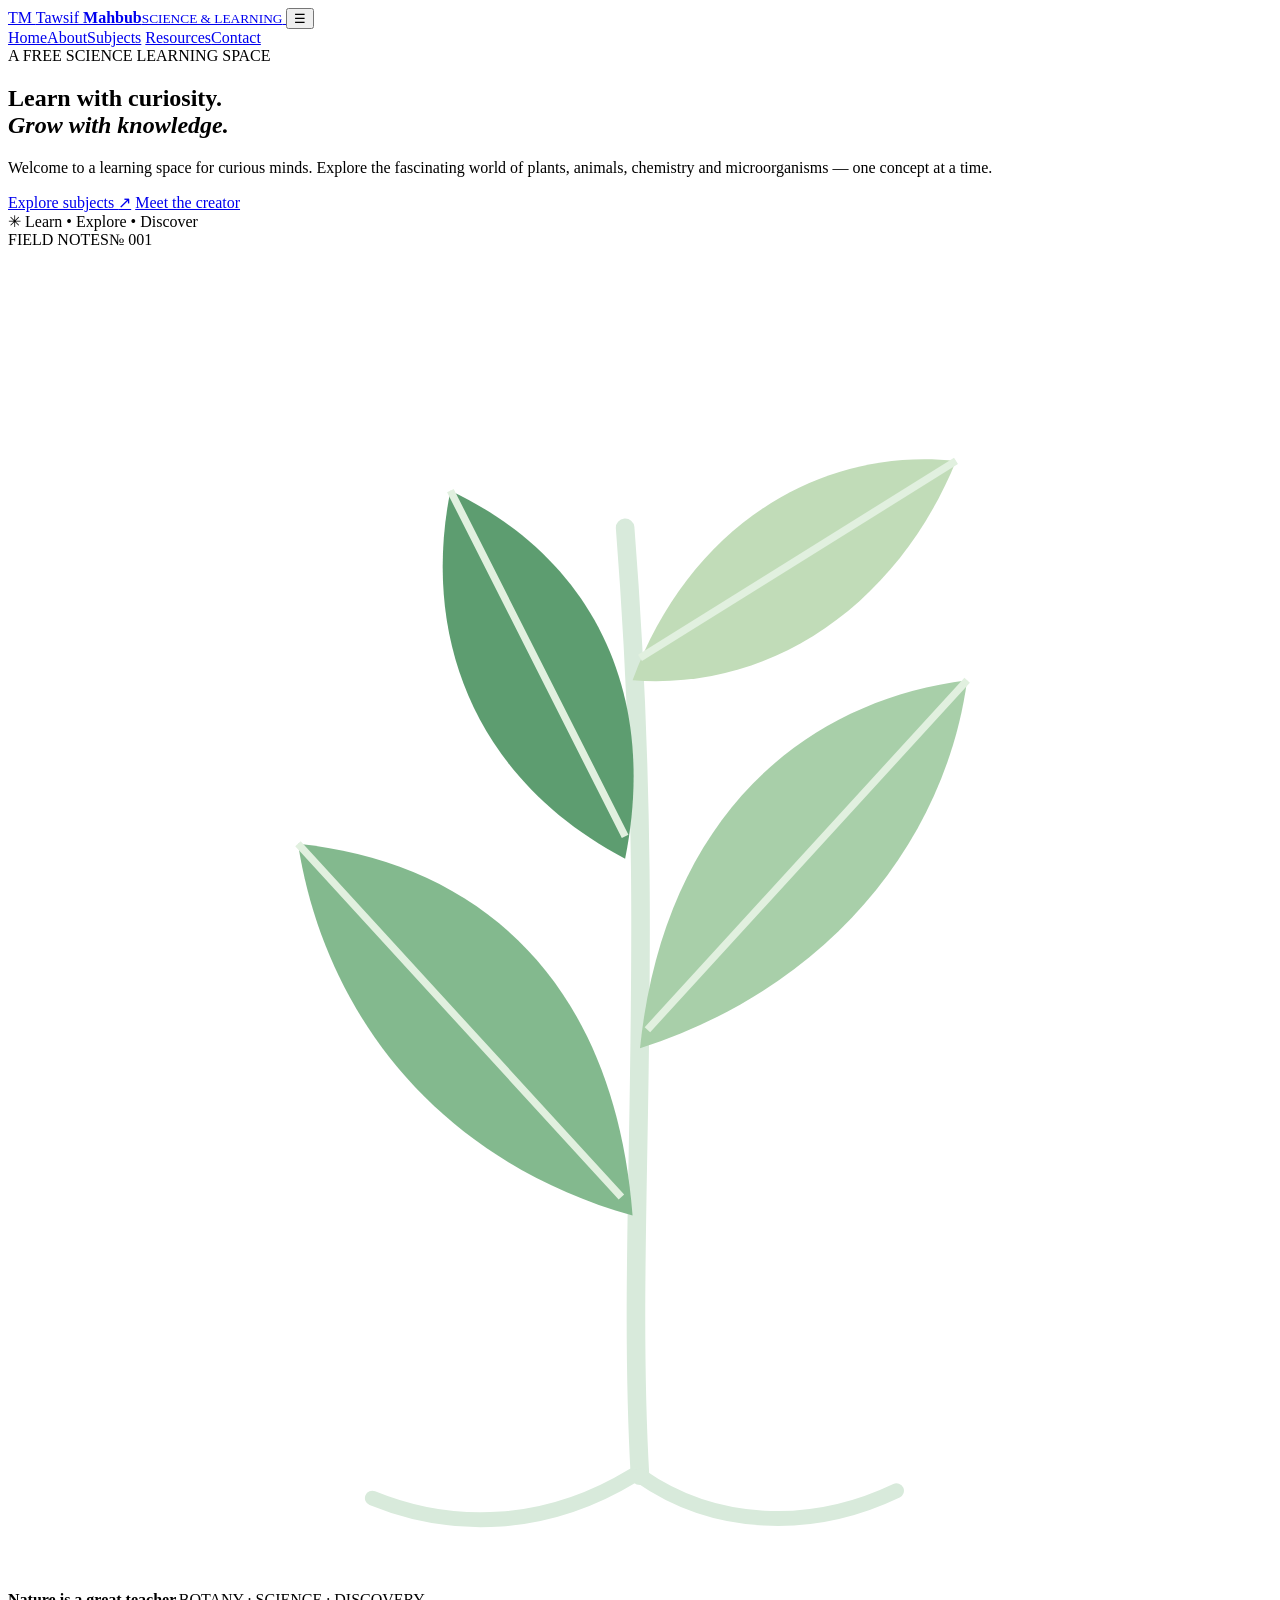
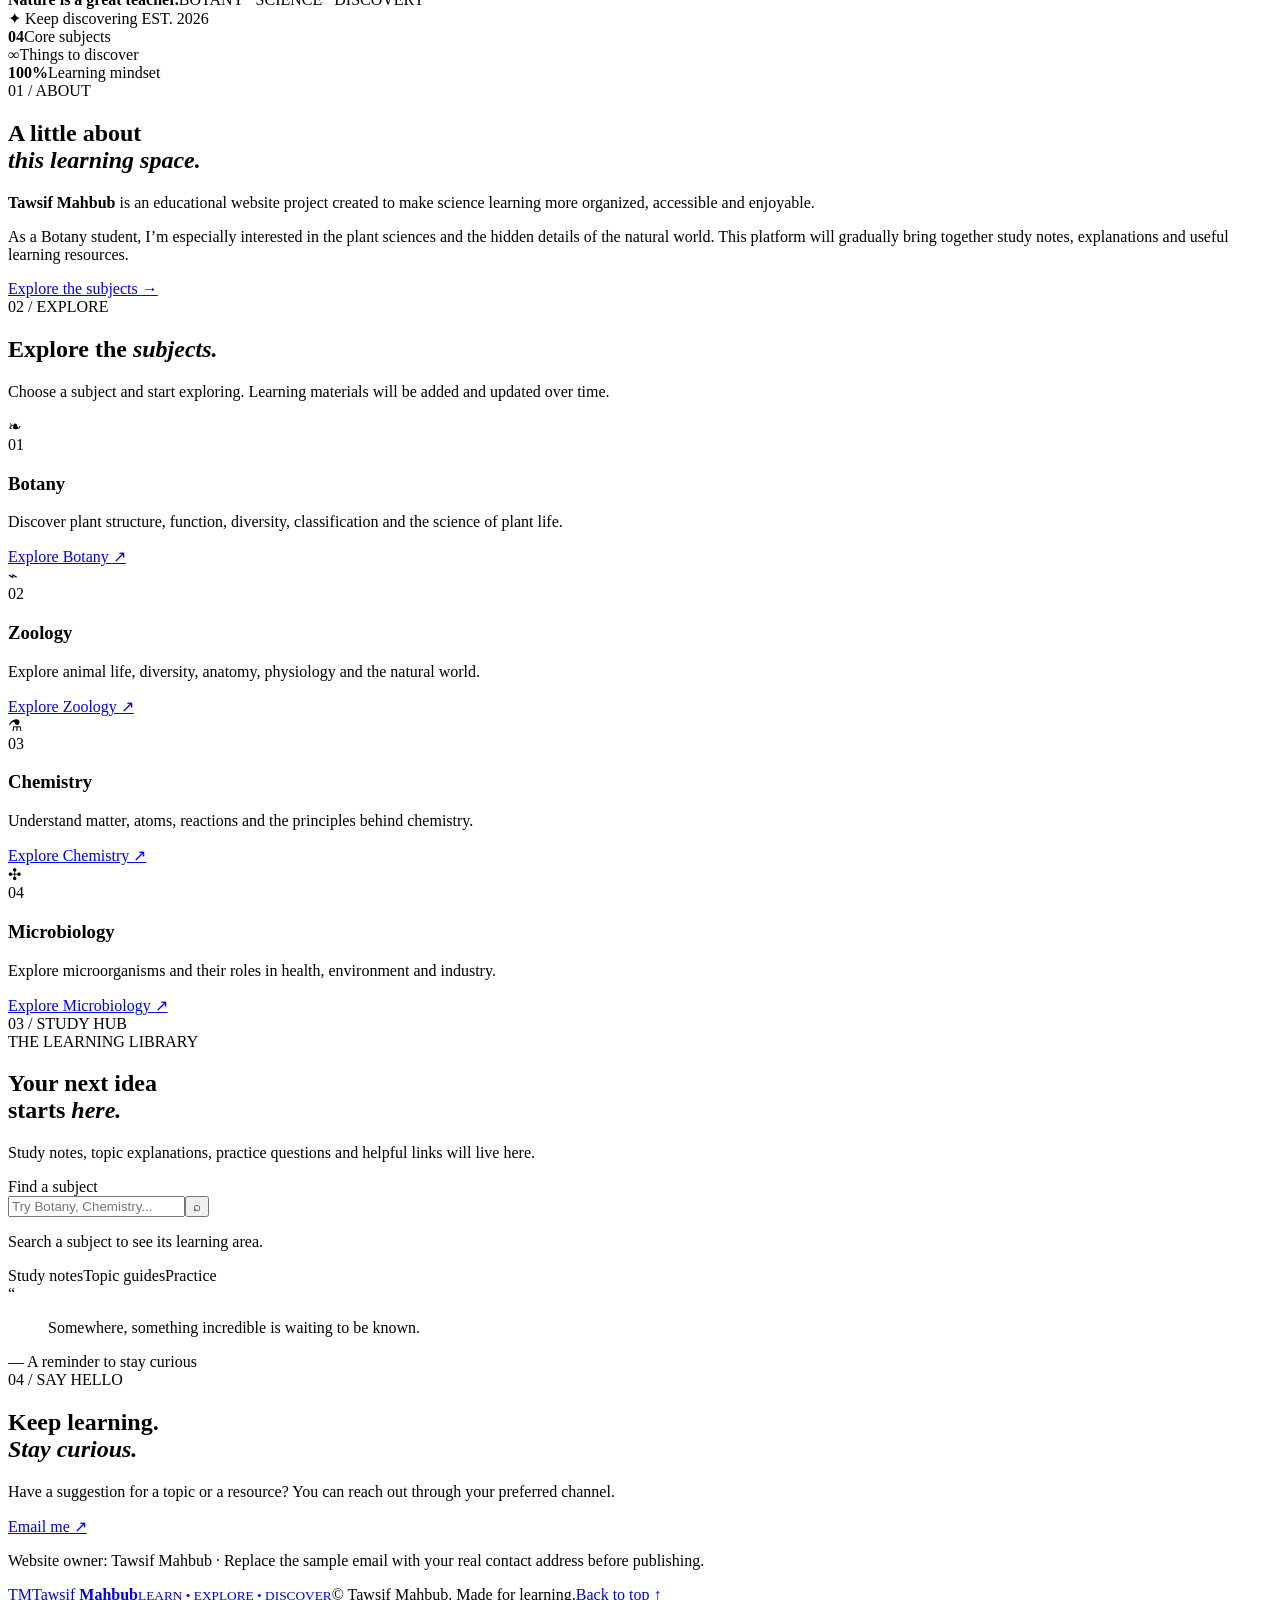
==== index.html @ e272a2b2 "Add files via upload" ====
<!DOCTYPE html>
<html lang="en">
<head>
  <meta charset="UTF-8">
  <meta name="viewport" content="width=device-width, initial-scale=1.0">
  <meta name="description" content="Tawsif Mahbub — a free learning space for Botany, Zoology, Chemistry and Microbiology.">
  <meta name="theme-color" content="#123d2b">
  <title>Tawsif Mahbub | Learn • Explore • Discover</title>
  <link rel="preconnect" href="https://fonts.googleapis.com">
  <link rel="preconnect" href="https://fonts.gstatic.com" crossorigin>
  <link href="https://fonts.googleapis.com/css2?family=DM+Sans:wght@400;500;600;700&family=Playfair+Display:wght@600;700;800&display=swap" rel="stylesheet">
  <link rel="stylesheet" href="style.css">
</head>
<body>
  <header class="site-header">
    <a class="brand" href="#home" aria-label="Tawsif Mahbub home">
      <span class="brand-mark">TM</span>
      <span>Tawsif <b>Mahbub</b><small>SCIENCE & LEARNING</small></span>
    </a>
    <button class="menu-toggle" id="menuToggle" aria-label="Open navigation" aria-expanded="false">☰</button>
    <nav class="nav" id="nav">
      <a href="#home">Home</a><a href="#about">About</a><a href="#subjects">Subjects</a>
      <a href="#resources">Resources</a><a href="#contact" class="nav-cta">Contact</a>
    </nav>
  </header>

  <main>
    <section class="hero" id="home">
      <div class="hero-content">
        <span class="eyebrow"><span class="eyebrow-dot"></span> A FREE SCIENCE LEARNING SPACE</span>
        <h1>Learn with curiosity.<br><em>Grow with knowledge.</em></h1>
        <p class="hero-copy">Welcome to a learning space for curious minds. Explore the fascinating world of plants, animals, chemistry and microorganisms — one concept at a time.</p>
        <div class="hero-actions">
          <a class="button button-primary" href="#subjects">Explore subjects <span>↗</span></a>
          <a class="button button-ghost" href="#about">Meet the creator</a>
        </div>
        <div class="hero-note"><span>✳</span> Learn • Explore • Discover</div>
      </div>
      <div class="hero-art" aria-label="Decorative botanical illustration">
        <div class="art-orbit orbit-one"></div><div class="art-orbit orbit-two"></div>
        <div class="art-card">
          <div class="art-top"><span>FIELD NOTES</span><span>№ 001</span></div>
          <div class="plant-illustration">
            <svg viewBox="0 0 340 360" role="img" aria-label="Stylized green botanical plant illustration">
              <path d="M170 330 C166 260 175 190 166 75" fill="none" stroke="#d8eadb" stroke-width="5" stroke-linecap="round"/>
              <path d="M168 260 C115 245 85 205 78 160 C126 165 163 196 168 260Z" fill="#83b98e"/>
              <path d="M170 215 C220 199 252 160 258 116 C211 122 176 156 170 215Z" fill="#a8cfa9"/>
              <path d="M166 164 C126 143 111 105 119 65 C157 83 175 119 166 164Z" fill="#5d9d70"/>
              <path d="M168 116 C183 75 218 53 255 57 C240 94 207 119 168 116Z" fill="#c1dcb8"/>
              <path d="M168 330 C145 344 120 345 98 336 M170 330 C190 344 216 345 239 334" fill="none" stroke="#d8eadb" stroke-width="4" stroke-linecap="round"/>
              <path d="M78 160 L165 255 M258 116 L172 210 M119 65 L166 158 M255 57 L170 110" fill="none" stroke="#e1f0df" stroke-width="2"/>
            </svg>
          </div>
          <div class="art-caption"><strong>Nature is a great teacher.</strong><span>BOTANY · SCIENCE · DISCOVERY</span></div>
        </div>
        <span class="floating-tag tag-top">✦ Keep discovering</span>
        <span class="floating-tag tag-bottom">EST. 2026</span>
      </div>
    </section>

    <section class="stats-strip" aria-label="Learning areas">
      <div><strong>04</strong><span>Core subjects</span></div><div><strong>∞</strong><span>Things to discover</span></div><div><strong>100%</strong><span>Learning mindset</span></div>
    </section>

    <section class="section about-section" id="about">
      <div class="section-kicker">01 / ABOUT</div>
      <div class="about-grid">
        <div><h2>A little about<br><em>this learning space.</em></h2></div>
        <div class="about-text"><p><strong>Tawsif Mahbub</strong> is an educational website project created to make science learning more organized, accessible and enjoyable.</p><p>As a Botany student, I’m especially interested in the plant sciences and the hidden details of the natural world. This platform will gradually bring together study notes, explanations and useful learning resources.</p><a class="text-link" href="#subjects">Explore the subjects <span>→</span></a></div>
      </div>
    </section>

    <section class="section subjects-section" id="subjects">
      <div class="section-heading">
        <div><div class="section-kicker">02 / EXPLORE</div><h2>Explore the <em>subjects.</em></h2></div>
        <p>Choose a subject and start exploring. Learning materials will be added and updated over time.</p>
      </div>
      <div class="subject-grid">
        <article class="subject-card featured"><div class="subject-icon">❧</div><span class="subject-number">01</span><h3>Botany</h3><p>Discover plant structure, function, diversity, classification and the science of plant life.</p><a href="#resources" data-subject="Botany">Explore Botany <span>↗</span></a></article>
        <article class="subject-card"><div class="subject-icon">⌁</div><span class="subject-number">02</span><h3>Zoology</h3><p>Explore animal life, diversity, anatomy, physiology and the natural world.</p><a href="#resources" data-subject="Zoology">Explore Zoology <span>↗</span></a></article>
        <article class="subject-card"><div class="subject-icon">⚗</div><span class="subject-number">03</span><h3>Chemistry</h3><p>Understand matter, atoms, reactions and the principles behind chemistry.</p><a href="#resources" data-subject="Chemistry">Explore Chemistry <span>↗</span></a></article>
        <article class="subject-card"><div class="subject-icon">✣</div><span class="subject-number">04</span><h3>Microbiology</h3><p>Explore microorganisms and their roles in health, environment and industry.</p><a href="#resources" data-subject="Microbiology">Explore Microbiology <span>↗</span></a></article>
      </div>
    </section>

    <section class="section resources-section" id="resources">
      <div class="section-kicker">03 / STUDY HUB</div>
      <div class="resource-panel">
        <div><span class="resource-label">THE LEARNING LIBRARY</span><h2>Your next idea<br>starts <em>here.</em></h2><p>Study notes, topic explanations, practice questions and helpful links will live here.</p></div>
        <div class="resource-search"><label for="resourceSearch">Find a subject</label><div class="search-box"><input id="resourceSearch" type="search" placeholder="Try Botany, Chemistry..."><button id="searchButton" aria-label="Search subjects">⌕</button></div><p id="searchMessage" class="search-message" aria-live="polite">Search a subject to see its learning area.</p><div class="resource-pills"><span>Study notes</span><span>Topic guides</span><span>Practice</span></div></div>
      </div>
    </section>

    <section class="quote-section"><div class="quote-mark">“</div><blockquote>Somewhere, something incredible is waiting to be known.</blockquote><span>— A reminder to stay curious</span></section>

    <section class="section contact-section" id="contact">
      <div class="section-kicker">04 / SAY HELLO</div>
      <div class="contact-box"><div><h2>Keep learning.<br><em>Stay curious.</em></h2><p>Have a suggestion for a topic or a resource? You can reach out through your preferred channel.</p></div><a class="button button-light" href="mailto:your-email@example.com">Email me <span>↗</span></a></div>
      <p class="edit-note">Website owner: Tawsif Mahbub · Replace the sample email with your real contact address before publishing.</p>
    </section>
  </main>

  <footer class="footer"><a class="brand footer-brand" href="#home"><span class="brand-mark">TM</span><span>Tawsif <b>Mahbub</b><small>LEARN • EXPLORE • DISCOVER</small></span></a><span>© <span id="year"></span> Tawsif Mahbub. Made for learning.</span><a href="#home">Back to top ↑</a></footer>
  <script src="script.js"></script>
</body>
</html>
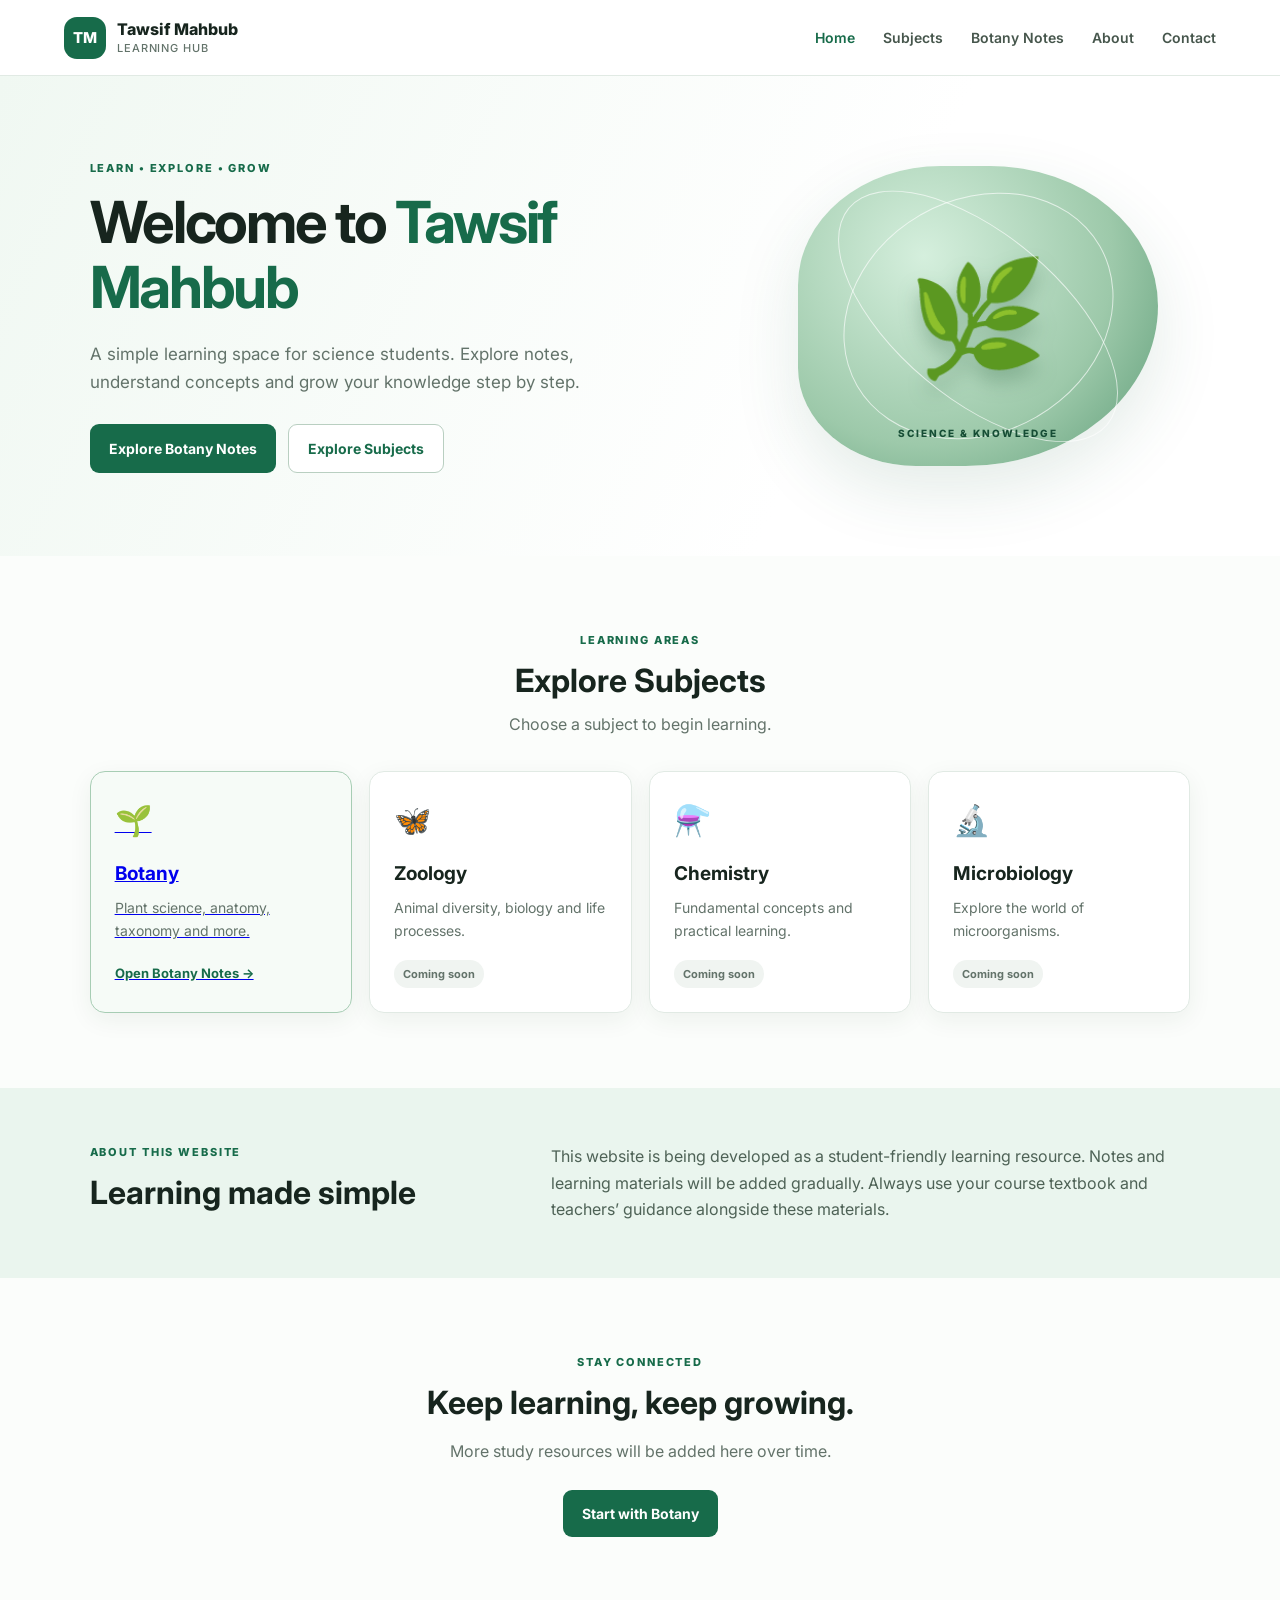
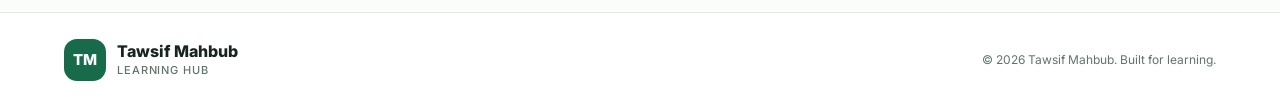
==== commit d76a0a83: "Add files via upload" ====
--- a/index.html
+++ b/index.html
@@ -3,104 +3,60 @@
 <head>
   <meta charset="UTF-8">
   <meta name="viewport" content="width=device-width, initial-scale=1.0">
-  <meta name="description" content="Tawsif Mahbub — a free learning space for Botany, Zoology, Chemistry and Microbiology.">
-  <meta name="theme-color" content="#123d2b">
-  <title>Tawsif Mahbub | Learn • Explore • Discover</title>
-  <link rel="preconnect" href="https://fonts.googleapis.com">
-  <link rel="preconnect" href="https://fonts.gstatic.com" crossorigin>
-  <link href="https://fonts.googleapis.com/css2?family=DM+Sans:wght@400;500;600;700&family=Playfair+Display:wght@600;700;800&display=swap" rel="stylesheet">
+  <meta name="description" content="Tawsif Mahbub — a free learning space for Botany and science students.">
+  <title>Tawsif Mahbub | Learning Hub</title>
   <link rel="stylesheet" href="style.css">
 </head>
 <body>
   <header class="site-header">
-    <a class="brand" href="#home" aria-label="Tawsif Mahbub home">
-      <span class="brand-mark">TM</span>
-      <span>Tawsif <b>Mahbub</b><small>SCIENCE & LEARNING</small></span>
-    </a>
-    <button class="menu-toggle" id="menuToggle" aria-label="Open navigation" aria-expanded="false">☰</button>
-    <nav class="nav" id="nav">
-      <a href="#home">Home</a><a href="#about">About</a><a href="#subjects">Subjects</a>
-      <a href="#resources">Resources</a><a href="#contact" class="nav-cta">Contact</a>
+    <a class="brand" href="index.html"><span class="brand-mark">TM</span><span>Tawsif Mahbub<small>Learning Hub</small></span></a>
+    <button class="menu-toggle" id="menuToggle" aria-label="Toggle navigation">☰</button>
+    <nav id="mainNav">
+      <a class="active" href="index.html">Home</a>
+      <a href="#subjects">Subjects</a>
+      <a href="botany.html">Botany Notes</a>
+      <a href="#about">About</a>
+      <a href="#contact">Contact</a>
     </nav>
   </header>
 
   <main>
-    <section class="hero" id="home">
+    <section class="hero">
       <div class="hero-content">
-        <span class="eyebrow"><span class="eyebrow-dot"></span> A FREE SCIENCE LEARNING SPACE</span>
-        <h1>Learn with curiosity.<br><em>Grow with knowledge.</em></h1>
-        <p class="hero-copy">Welcome to a learning space for curious minds. Explore the fascinating world of plants, animals, chemistry and microorganisms — one concept at a time.</p>
+        <p class="eyebrow">LEARN • EXPLORE • GROW</p>
+        <h1>Welcome to <span>Tawsif Mahbub</span></h1>
+        <p class="hero-copy">A simple learning space for science students. Explore notes, understand concepts and grow your knowledge step by step.</p>
         <div class="hero-actions">
-          <a class="button button-primary" href="#subjects">Explore subjects <span>↗</span></a>
-          <a class="button button-ghost" href="#about">Meet the creator</a>
+          <a class="btn btn-primary" href="botany.html">Explore Botany Notes</a>
+          <a class="btn btn-outline" href="#subjects">Explore Subjects</a>
         </div>
-        <div class="hero-note"><span>✳</span> Learn • Explore • Discover</div>
       </div>
-      <div class="hero-art" aria-label="Decorative botanical illustration">
-        <div class="art-orbit orbit-one"></div><div class="art-orbit orbit-two"></div>
-        <div class="art-card">
-          <div class="art-top"><span>FIELD NOTES</span><span>№ 001</span></div>
-          <div class="plant-illustration">
-            <svg viewBox="0 0 340 360" role="img" aria-label="Stylized green botanical plant illustration">
-              <path d="M170 330 C166 260 175 190 166 75" fill="none" stroke="#d8eadb" stroke-width="5" stroke-linecap="round"/>
-              <path d="M168 260 C115 245 85 205 78 160 C126 165 163 196 168 260Z" fill="#83b98e"/>
-              <path d="M170 215 C220 199 252 160 258 116 C211 122 176 156 170 215Z" fill="#a8cfa9"/>
-              <path d="M166 164 C126 143 111 105 119 65 C157 83 175 119 166 164Z" fill="#5d9d70"/>
-              <path d="M168 116 C183 75 218 53 255 57 C240 94 207 119 168 116Z" fill="#c1dcb8"/>
-              <path d="M168 330 C145 344 120 345 98 336 M170 330 C190 344 216 345 239 334" fill="none" stroke="#d8eadb" stroke-width="4" stroke-linecap="round"/>
-              <path d="M78 160 L165 255 M258 116 L172 210 M119 65 L166 158 M255 57 L170 110" fill="none" stroke="#e1f0df" stroke-width="2"/>
-            </svg>
-          </div>
-          <div class="art-caption"><strong>Nature is a great teacher.</strong><span>BOTANY · SCIENCE · DISCOVERY</span></div>
-        </div>
-        <span class="floating-tag tag-top">✦ Keep discovering</span>
-        <span class="floating-tag tag-bottom">EST. 2026</span>
+      <div class="hero-art" aria-hidden="true"><div class="leaf">🌿</div><div class="orbit orbit-one"></div><div class="orbit orbit-two"></div><span class="art-caption">SCIENCE & KNOWLEDGE</span></div>
+    </section>
+
+    <section class="section" id="subjects">
+      <div class="section-heading"><p class="eyebrow">LEARNING AREAS</p><h2>Explore Subjects</h2><p>Choose a subject to begin learning.</p></div>
+      <div class="subject-grid">
+        <a class="subject-card featured" href="botany.html"><span class="subject-icon">🌱</span><h3>Botany</h3><p>Plant science, anatomy, taxonomy and more.</p><span class="card-link">Open Botany Notes →</span></a>
+        <article class="subject-card"><span class="subject-icon">🦋</span><h3>Zoology</h3><p>Animal diversity, biology and life processes.</p><span class="coming-soon">Coming soon</span></article>
+        <article class="subject-card"><span class="subject-icon">⚗️</span><h3>Chemistry</h3><p>Fundamental concepts and practical learning.</p><span class="coming-soon">Coming soon</span></article>
+        <article class="subject-card"><span class="subject-icon">🔬</span><h3>Microbiology</h3><p>Explore the world of microorganisms.</p><span class="coming-soon">Coming soon</span></article>
       </div>
     </section>
 
-    <section class="stats-strip" aria-label="Learning areas">
-      <div><strong>04</strong><span>Core subjects</span></div><div><strong>∞</strong><span>Things to discover</span></div><div><strong>100%</strong><span>Learning mindset</span></div>
+    <section class="about-section" id="about">
+      <div><p class="eyebrow">ABOUT THIS WEBSITE</p><h2>Learning made simple</h2></div>
+      <p>This website is being developed as a student-friendly learning resource. Notes and learning materials will be added gradually. Always use your course textbook and teachers’ guidance alongside these materials.</p>
     </section>
 
-    <section class="section about-section" id="about">
-      <div class="section-kicker">01 / ABOUT</div>
-      <div class="about-grid">
-        <div><h2>A little about<br><em>this learning space.</em></h2></div>
-        <div class="about-text"><p><strong>Tawsif Mahbub</strong> is an educational website project created to make science learning more organized, accessible and enjoyable.</p><p>As a Botany student, I’m especially interested in the plant sciences and the hidden details of the natural world. This platform will gradually bring together study notes, explanations and useful learning resources.</p><a class="text-link" href="#subjects">Explore the subjects <span>→</span></a></div>
-      </div>
-    </section>
-
-    <section class="section subjects-section" id="subjects">
-      <div class="section-heading">
-        <div><div class="section-kicker">02 / EXPLORE</div><h2>Explore the <em>subjects.</em></h2></div>
-        <p>Choose a subject and start exploring. Learning materials will be added and updated over time.</p>
-      </div>
-      <div class="subject-grid">
-        <article class="subject-card featured"><div class="subject-icon">❧</div><span class="subject-number">01</span><h3>Botany</h3><p>Discover plant structure, function, diversity, classification and the science of plant life.</p><a href="#resources" data-subject="Botany">Explore Botany <span>↗</span></a></article>
-        <article class="subject-card"><div class="subject-icon">⌁</div><span class="subject-number">02</span><h3>Zoology</h3><p>Explore animal life, diversity, anatomy, physiology and the natural world.</p><a href="#resources" data-subject="Zoology">Explore Zoology <span>↗</span></a></article>
-        <article class="subject-card"><div class="subject-icon">⚗</div><span class="subject-number">03</span><h3>Chemistry</h3><p>Understand matter, atoms, reactions and the principles behind chemistry.</p><a href="#resources" data-subject="Chemistry">Explore Chemistry <span>↗</span></a></article>
-        <article class="subject-card"><div class="subject-icon">✣</div><span class="subject-number">04</span><h3>Microbiology</h3><p>Explore microorganisms and their roles in health, environment and industry.</p><a href="#resources" data-subject="Microbiology">Explore Microbiology <span>↗</span></a></article>
-      </div>
-    </section>
-
-    <section class="section resources-section" id="resources">
-      <div class="section-kicker">03 / STUDY HUB</div>
-      <div class="resource-panel">
-        <div><span class="resource-label">THE LEARNING LIBRARY</span><h2>Your next idea<br>starts <em>here.</em></h2><p>Study notes, topic explanations, practice questions and helpful links will live here.</p></div>
-        <div class="resource-search"><label for="resourceSearch">Find a subject</label><div class="search-box"><input id="resourceSearch" type="search" placeholder="Try Botany, Chemistry..."><button id="searchButton" aria-label="Search subjects">⌕</button></div><p id="searchMessage" class="search-message" aria-live="polite">Search a subject to see its learning area.</p><div class="resource-pills"><span>Study notes</span><span>Topic guides</span><span>Practice</span></div></div>
-      </div>
-    </section>
-
-    <section class="quote-section"><div class="quote-mark">“</div><blockquote>Somewhere, something incredible is waiting to be known.</blockquote><span>— A reminder to stay curious</span></section>
-
-    <section class="section contact-section" id="contact">
-      <div class="section-kicker">04 / SAY HELLO</div>
-      <div class="contact-box"><div><h2>Keep learning.<br><em>Stay curious.</em></h2><p>Have a suggestion for a topic or a resource? You can reach out through your preferred channel.</p></div><a class="button button-light" href="mailto:your-email@example.com">Email me <span>↗</span></a></div>
-      <p class="edit-note">Website owner: Tawsif Mahbub · Replace the sample email with your real contact address before publishing.</p>
+    <section class="contact-section" id="contact">
+      <p class="eyebrow">STAY CONNECTED</p><h2>Keep learning, keep growing.</h2>
+      <p>More study resources will be added here over time.</p>
+      <a class="btn btn-primary" href="botany.html">Start with Botany</a>
     </section>
   </main>
 
-  <footer class="footer"><a class="brand footer-brand" href="#home"><span class="brand-mark">TM</span><span>Tawsif <b>Mahbub</b><small>LEARN • EXPLORE • DISCOVER</small></span></a><span>© <span id="year"></span> Tawsif Mahbub. Made for learning.</span><a href="#home">Back to top ↑</a></footer>
+  <footer><a class="brand footer-brand" href="index.html"><span class="brand-mark">TM</span><span>Tawsif Mahbub<small>Learning Hub</small></span></a><p>© <span id="year"></span> Tawsif Mahbub. Built for learning.</p></footer>
   <script src="script.js"></script>
 </body>
 </html>
--- a/style.css
+++ b/style.css
@@ -0,0 +1,5 @@
+@import url('https://fonts.googleapis.com/css2?family=Hind+Siliguri:wght@400;500;600;700&family=Inter:wght@400;500;600;700;800&display=swap');
+:root{--green:#176b4a;--green-dark:#104c36;--mint:#eaf5ee;--ink:#17251e;--muted:#63736a;--line:#e1eae4;--white:#fff;--bg:#fbfdfb}
+*{box-sizing:border-box}html{scroll-behavior:smooth}body{margin:0;background:var(--bg);color:var(--ink);font-family:Inter,'Hind Siliguri',sans-serif;line-height:1.65}.site-header{height:76px;padding:0 max(5vw,22px);display:flex;align-items:center;justify-content:space-between;background:#fff;border-bottom:1px solid var(--line);position:sticky;top:0;z-index:10}.brand{display:flex;align-items:center;gap:11px;color:var(--ink);text-decoration:none;font-weight:800;line-height:1.15}.brand small{display:block;color:var(--muted);font-size:11px;font-weight:500;letter-spacing:.08em;text-transform:uppercase;margin-top:4px}.brand-mark{display:grid;place-items:center;width:42px;height:42px;background:var(--green);color:#fff;border-radius:13px;font-size:15px}.site-header nav{display:flex;align-items:center;gap:28px}.site-header nav a{color:#46564c;text-decoration:none;font-size:14px;font-weight:600}.site-header nav a:hover,.site-header nav a.active{color:var(--green)}.menu-toggle{display:none;border:0;background:var(--mint);padding:8px 12px;border-radius:8px;font-size:20px}.hero{padding:82px max(7vw,24px);display:grid;grid-template-columns:1.2fr .8fr;align-items:center;gap:40px;background:linear-gradient(115deg,#f0f8f2,#fff 65%);min-height:480px}.eyebrow{font-size:11px;letter-spacing:.17em;font-weight:800;color:var(--green);margin:0 0 13px}.hero h1,.page-hero h1{font-size:clamp(36px,5vw,58px);line-height:1.12;letter-spacing:-.04em;margin:0 0 20px}.hero h1 span{color:var(--green)}.hero-copy{max-width:570px;color:var(--muted);font-size:17px}.hero-actions{display:flex;gap:12px;flex-wrap:wrap;margin-top:28px}.btn{display:inline-flex;align-items:center;justify-content:center;padding:12px 19px;border-radius:9px;text-decoration:none;font-weight:700;font-size:14px}.btn-primary{background:var(--green);color:#fff}.btn-primary:hover{background:var(--green-dark)}.btn-outline{border:1px solid #b9cfc1;color:var(--green);background:#fff}.hero-art{height:300px;max-width:360px;width:100%;justify-self:center;border-radius:46% 54% 62% 38%;background:radial-gradient(circle at 35% 30%,#d5efdd,#9dc9aa 60%,#5b9a75);display:grid;place-items:center;position:relative;box-shadow:0 25px 65px #246a4520}.leaf{font-size:112px;filter:drop-shadow(0 12px 10px #1d573044)}.orbit{position:absolute;border:1px solid #ffffffa8;border-radius:50%;width:78%;height:78%;transform:rotate(-30deg)}.orbit-two{width:94%;height:55%;transform:rotate(40deg)}.art-caption{position:absolute;bottom:25px;color:#164d35;font-size:10px;font-weight:800;letter-spacing:.2em}.section{padding:75px max(7vw,24px)}.section-heading{text-align:center;margin-bottom:34px}.section-heading h2,.about-section h2,.contact-section h2,.notes-toolbar h2{font-size:32px;line-height:1.2;margin:0 0 10px}.section-heading>p:last-child,.notes-toolbar p{color:var(--muted);margin:0}.subject-grid{display:grid;grid-template-columns:repeat(4,1fr);gap:17px}.subject-card,.topic-card{background:#fff;border:1px solid var(--line);border-radius:15px;padding:24px;box-shadow:0 7px 25px #193d2610}.subject-card.featured{border-color:#a7cdb4;background:#f6fbf7}.subject-icon{font-size:30px}.subject-card h3,.topic-card h3{margin:13px 0 6px;font-size:19px}.subject-card p,.topic-card p{color:var(--muted);font-size:14px;margin:0 0 17px}.card-link{font-size:13px;font-weight:700;color:var(--green)}.coming-soon,.topic-status{display:inline-block;font-size:11px;font-weight:700;color:#63736a;background:#f0f4f1;padding:5px 9px;border-radius:20px}.about-section{padding:55px max(7vw,24px);background:var(--mint);display:grid;grid-template-columns:.8fr 1.2fr;gap:35px;align-items:center}.about-section p:last-child{color:#4e6256;margin:0}.contact-section{text-align:center;padding:75px 20px}.contact-section>p:not(.eyebrow){color:var(--muted);margin-bottom:25px}footer{padding:25px max(5vw,22px);border-top:1px solid var(--line);display:flex;justify-content:space-between;align-items:center;gap:15px;background:#fff}footer p{font-size:12px;color:var(--muted)}.page-hero{padding:65px max(7vw,24px);background:var(--mint)}.page-hero h1{font-size:clamp(34px,4vw,48px);margin-bottom:12px}.page-hero>p:not(.eyebrow){color:var(--muted);max-width:650px}.text-link{display:inline-block;color:var(--green);font-weight:700;text-decoration:none;margin-top:10px}.notes-toolbar{display:flex;justify-content:space-between;align-items:end;gap:20px;margin-bottom:28px}.notes-toolbar input{width:min(340px,100%);padding:13px 15px;border:1px solid #cbd9cf;border-radius:9px;font:inherit;background:#fff}.topic-grid{display:grid;grid-template-columns:repeat(3,1fr);gap:17px}.topic-number{font-size:12px;font-weight:800;color:var(--green);background:var(--mint);padding:6px 9px;border-radius:7px}.topic-card h3{margin-top:18px}.notice{margin-top:28px;padding:17px 20px;border-left:4px solid var(--green);background:#f1f7f2;color:#53655a;font-size:14px;border-radius:0 9px 9px 0}.no-results{color:var(--muted);padding:20px}
+@media(max-width:850px){.subject-grid{grid-template-columns:repeat(2,1fr)}.topic-grid{grid-template-columns:repeat(2,1fr)}.hero{grid-template-columns:1fr;padding-top:60px}.hero-art{height:230px;max-width:280px}.about-section{grid-template-columns:1fr}}
+@media(max-width:600px){.site-header{height:66px}.menu-toggle{display:block}.site-header nav{display:none;position:absolute;top:65px;left:0;right:0;background:#fff;padding:18px 24px 22px;border-bottom:1px solid var(--line);flex-direction:column;align-items:flex-start;gap:15px}.site-header nav.open{display:flex}.hero{padding:52px 24px}.hero-copy{font-size:15px}.hero-art{height:205px}.section{padding:55px 22px}.subject-grid,.topic-grid{grid-template-columns:1fr}.about-section{padding:45px 24px}.notes-toolbar{align-items:stretch;flex-direction:column}.notes-toolbar input{width:100%}footer{align-items:flex-start;flex-direction:column;gap:6px}}
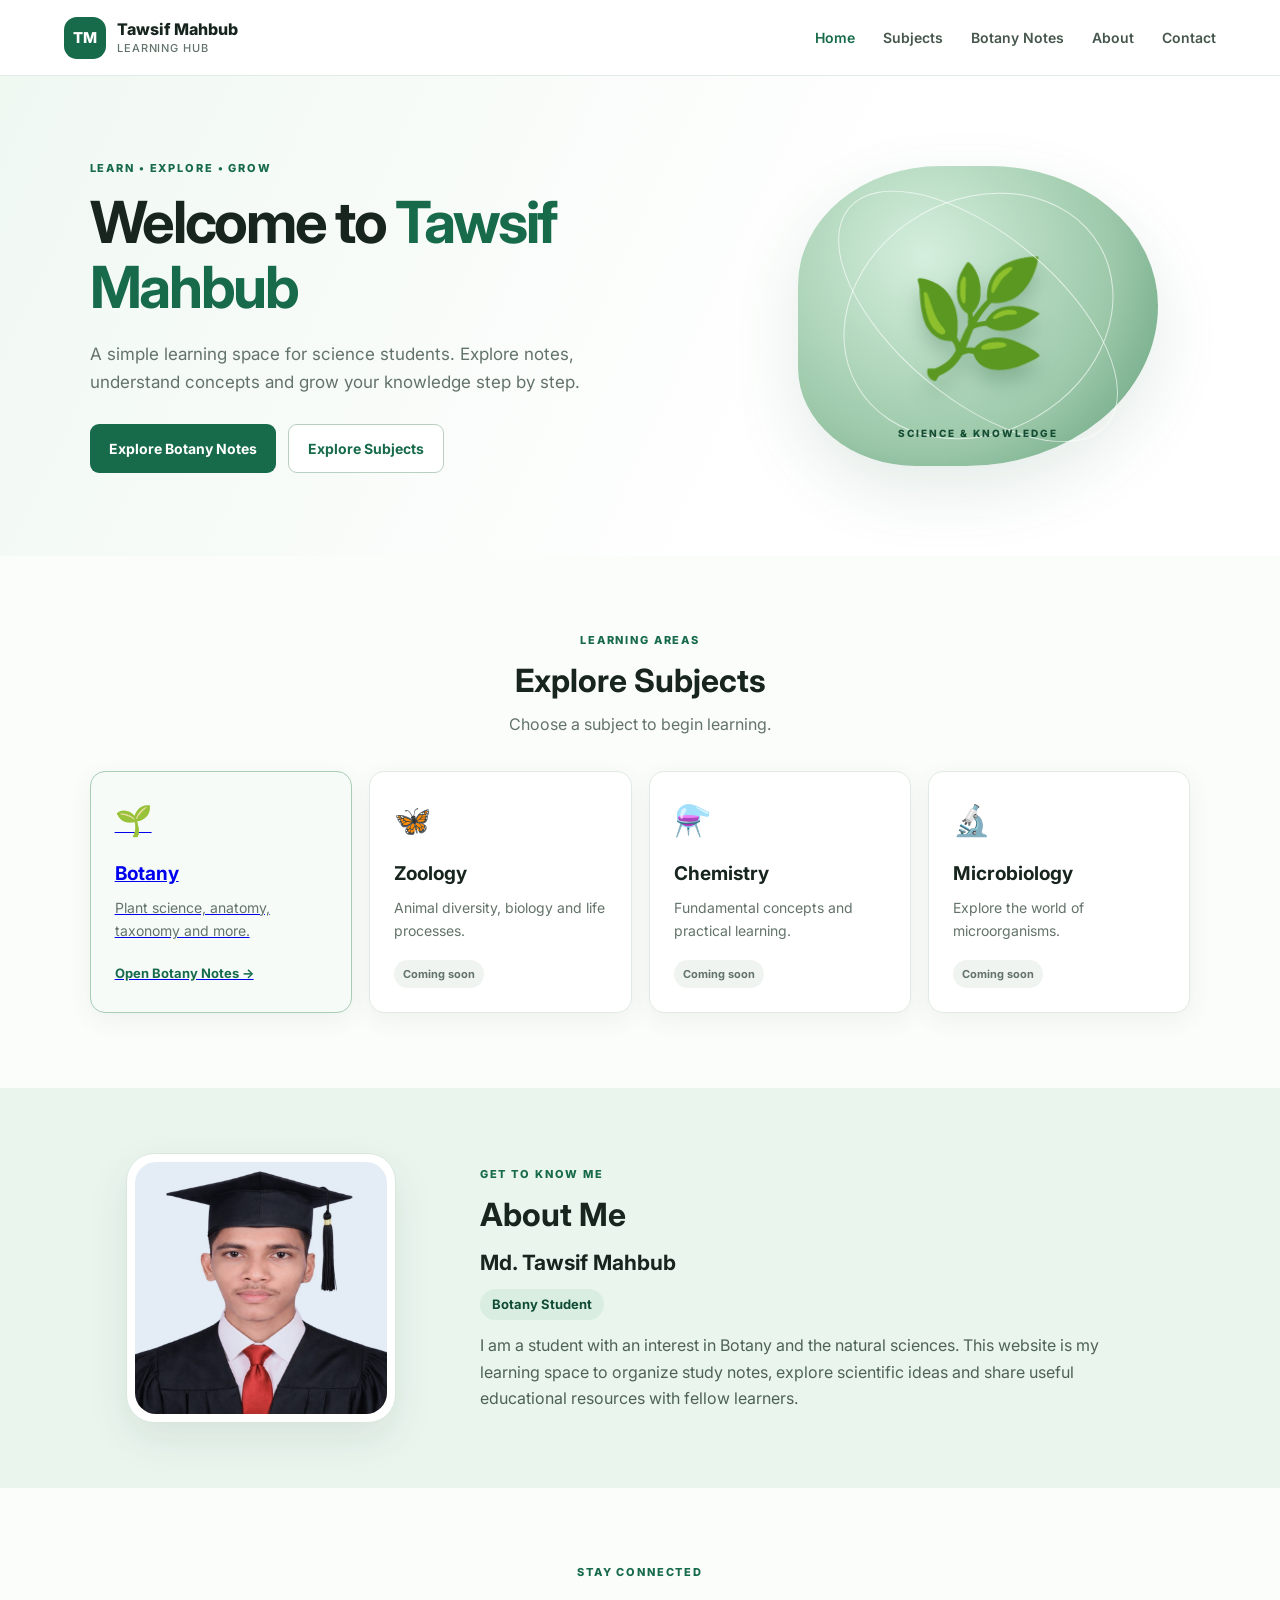
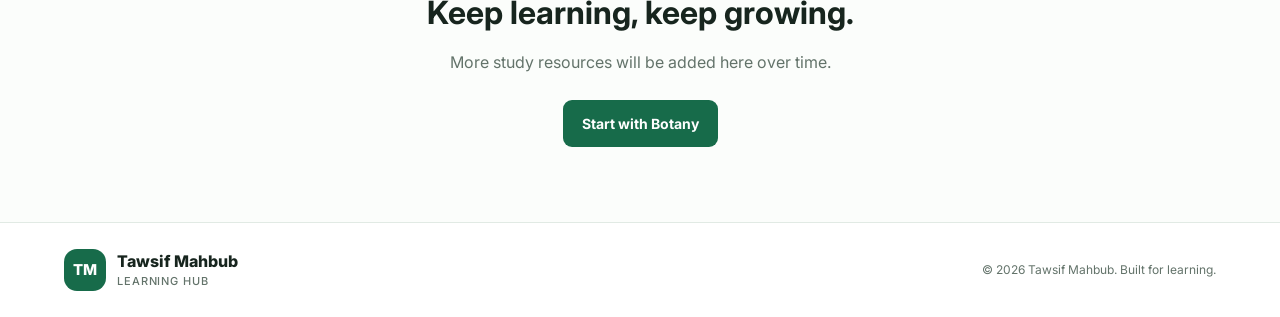
==== commit bb18146b: "Add files via upload" ====
--- a/index.html
+++ b/index.html
@@ -1,62 +1,70 @@
 <!DOCTYPE html>
 <html lang="en">
 <head>
-  <meta charset="UTF-8">
-  <meta name="viewport" content="width=device-width, initial-scale=1.0">
-  <meta name="description" content="Tawsif Mahbub — a free learning space for Botany and science students.">
-  <title>Tawsif Mahbub | Learning Hub</title>
-  <link rel="stylesheet" href="style.css">
+<meta charset="UTF-8">
+<meta name="viewport" content="width=device-width, initial-scale=1.0">
+<meta name="description" content="Tawsif Mahbub — a free learning space for Botany and science students.">
+<title>Tawsif Mahbub | Learning Hub</title>
+<link rel="stylesheet" href="style.css">
 </head>
 <body>
-  <header class="site-header">
-    <a class="brand" href="index.html"><span class="brand-mark">TM</span><span>Tawsif Mahbub<small>Learning Hub</small></span></a>
-    <button class="menu-toggle" id="menuToggle" aria-label="Toggle navigation">☰</button>
-    <nav id="mainNav">
-      <a class="active" href="index.html">Home</a>
-      <a href="#subjects">Subjects</a>
-      <a href="botany.html">Botany Notes</a>
-      <a href="#about">About</a>
-      <a href="#contact">Contact</a>
-    </nav>
-  </header>
+<header class="site-header">
+<a class="brand" href="index.html"><span class="brand-mark">TM</span><span>Tawsif Mahbub<small>Learning Hub</small></span></a>
+<button class="menu-toggle" id="menuToggle" aria-label="Toggle navigation">☰</button>
+<nav id="mainNav">
+<a class="active" href="index.html">Home</a>
+<a href="#subjects">Subjects</a>
+<a href="botany.html">Botany Notes</a>
+<a href="#about">About</a>
+<a href="#contact">Contact</a>
+</nav>
+</header>
 
-  <main>
-    <section class="hero">
-      <div class="hero-content">
-        <p class="eyebrow">LEARN • EXPLORE • GROW</p>
-        <h1>Welcome to <span>Tawsif Mahbub</span></h1>
-        <p class="hero-copy">A simple learning space for science students. Explore notes, understand concepts and grow your knowledge step by step.</p>
-        <div class="hero-actions">
-          <a class="btn btn-primary" href="botany.html">Explore Botany Notes</a>
-          <a class="btn btn-outline" href="#subjects">Explore Subjects</a>
-        </div>
-      </div>
-      <div class="hero-art" aria-hidden="true"><div class="leaf">🌿</div><div class="orbit orbit-one"></div><div class="orbit orbit-two"></div><span class="art-caption">SCIENCE & KNOWLEDGE</span></div>
-    </section>
+<main>
+<section class="hero">
+<div class="hero-content">
+<p class="eyebrow">LEARN • EXPLORE • GROW</p>
+<h1>Welcome to <span>Tawsif Mahbub</span></h1>
+<p class="hero-copy">A simple learning space for science students. Explore notes, understand concepts and grow your knowledge step by step.</p>
+<div class="hero-actions">
+<a class="btn btn-primary" href="botany.html">Explore Botany Notes</a>
+<a class="btn btn-outline" href="#subjects">Explore Subjects</a>
+</div>
+</div>
+<div class="hero-art" aria-hidden="true"><div class="leaf">🌿</div><div class="orbit orbit-one"></div><div class="orbit orbit-two"></div><span class="art-caption">SCIENCE & KNOWLEDGE</span></div>
+</section>
 
-    <section class="section" id="subjects">
-      <div class="section-heading"><p class="eyebrow">LEARNING AREAS</p><h2>Explore Subjects</h2><p>Choose a subject to begin learning.</p></div>
-      <div class="subject-grid">
-        <a class="subject-card featured" href="botany.html"><span class="subject-icon">🌱</span><h3>Botany</h3><p>Plant science, anatomy, taxonomy and more.</p><span class="card-link">Open Botany Notes →</span></a>
-        <article class="subject-card"><span class="subject-icon">🦋</span><h3>Zoology</h3><p>Animal diversity, biology and life processes.</p><span class="coming-soon">Coming soon</span></article>
-        <article class="subject-card"><span class="subject-icon">⚗️</span><h3>Chemistry</h3><p>Fundamental concepts and practical learning.</p><span class="coming-soon">Coming soon</span></article>
-        <article class="subject-card"><span class="subject-icon">🔬</span><h3>Microbiology</h3><p>Explore the world of microorganisms.</p><span class="coming-soon">Coming soon</span></article>
-      </div>
-    </section>
+<section class="section" id="subjects">
+<div class="section-heading"><p class="eyebrow">LEARNING AREAS</p><h2>Explore Subjects</h2><p>Choose a subject to begin learning.</p></div>
+<div class="subject-grid">
+<a class="subject-card featured" href="botany.html"><span class="subject-icon">🌱</span><h3>Botany</h3><p>Plant science, anatomy, taxonomy and more.</p><span class="card-link">Open Botany Notes →</span></a>
+<article class="subject-card"><span class="subject-icon">🦋</span><h3>Zoology</h3><p>Animal diversity, biology and life processes.</p><span class="coming-soon">Coming soon</span></article>
+<article class="subject-card"><span class="subject-icon">⚗️</span><h3>Chemistry</h3><p>Fundamental concepts and practical learning.</p><span class="coming-soon">Coming soon</span></article>
+<article class="subject-card"><span class="subject-icon">🔬</span><h3>Microbiology</h3><p>Explore the world of microorganisms.</p><span class="coming-soon">Coming soon</span></article>
+</div>
+</section>
 
-    <section class="about-section" id="about">
-      <div><p class="eyebrow">ABOUT THIS WEBSITE</p><h2>Learning made simple</h2></div>
-      <p>This website is being developed as a student-friendly learning resource. Notes and learning materials will be added gradually. Always use your course textbook and teachers’ guidance alongside these materials.</p>
-    </section>
+<section class="about-section" id="about">
+<div class="profile-photo-wrap">
+<img class="profile-photo" src="profile.jpg" alt="Portrait of Tawsif Mahbub">
+</div>
+<div class="profile-info">
+<p class="eyebrow">GET TO KNOW ME</p>
+<h2>About Me</h2>
+<h3 class="profile-name">Md. Tawsif Mahbub</h3>
+<p class="profile-role">Botany Student</p>
+<p>I am a student with an interest in Botany and the natural sciences. This website is my learning space to organize study notes, explore scientific ideas and share useful educational resources with fellow learners.</p>
+</div>
+</section>
 
-    <section class="contact-section" id="contact">
-      <p class="eyebrow">STAY CONNECTED</p><h2>Keep learning, keep growing.</h2>
-      <p>More study resources will be added here over time.</p>
-      <a class="btn btn-primary" href="botany.html">Start with Botany</a>
-    </section>
-  </main>
+<section class="contact-section" id="contact">
+<p class="eyebrow">STAY CONNECTED</p><h2>Keep learning, keep growing.</h2>
+<p>More study resources will be added here over time.</p>
+<a class="btn btn-primary" href="botany.html">Start with Botany</a>
+</section>
+</main>
 
-  <footer><a class="brand footer-brand" href="index.html"><span class="brand-mark">TM</span><span>Tawsif Mahbub<small>Learning Hub</small></span></a><p>© <span id="year"></span> Tawsif Mahbub. Built for learning.</p></footer>
-  <script src="script.js"></script>
+<footer><a class="brand footer-brand" href="index.html"><span class="brand-mark">TM</span><span>Tawsif Mahbub<small>Learning Hub</small></span></a><p>© <span id="year"></span> Tawsif Mahbub. Built for learning.</p></footer>
+<script src="script.js"></script>
 </body>
-</html>+</html>
--- a/style.css
+++ b/style.css
@@ -1,5 +1,16 @@
 @import url('https://fonts.googleapis.com/css2?family=Hind+Siliguri:wght@400;500;600;700&family=Inter:wght@400;500;600;700;800&display=swap');
 :root{--green:#176b4a;--green-dark:#104c36;--mint:#eaf5ee;--ink:#17251e;--muted:#63736a;--line:#e1eae4;--white:#fff;--bg:#fbfdfb}
-*{box-sizing:border-box}html{scroll-behavior:smooth}body{margin:0;background:var(--bg);color:var(--ink);font-family:Inter,'Hind Siliguri',sans-serif;line-height:1.65}.site-header{height:76px;padding:0 max(5vw,22px);display:flex;align-items:center;justify-content:space-between;background:#fff;border-bottom:1px solid var(--line);position:sticky;top:0;z-index:10}.brand{display:flex;align-items:center;gap:11px;color:var(--ink);text-decoration:none;font-weight:800;line-height:1.15}.brand small{display:block;color:var(--muted);font-size:11px;font-weight:500;letter-spacing:.08em;text-transform:uppercase;margin-top:4px}.brand-mark{display:grid;place-items:center;width:42px;height:42px;background:var(--green);color:#fff;border-radius:13px;font-size:15px}.site-header nav{display:flex;align-items:center;gap:28px}.site-header nav a{color:#46564c;text-decoration:none;font-size:14px;font-weight:600}.site-header nav a:hover,.site-header nav a.active{color:var(--green)}.menu-toggle{display:none;border:0;background:var(--mint);padding:8px 12px;border-radius:8px;font-size:20px}.hero{padding:82px max(7vw,24px);display:grid;grid-template-columns:1.2fr .8fr;align-items:center;gap:40px;background:linear-gradient(115deg,#f0f8f2,#fff 65%);min-height:480px}.eyebrow{font-size:11px;letter-spacing:.17em;font-weight:800;color:var(--green);margin:0 0 13px}.hero h1,.page-hero h1{font-size:clamp(36px,5vw,58px);line-height:1.12;letter-spacing:-.04em;margin:0 0 20px}.hero h1 span{color:var(--green)}.hero-copy{max-width:570px;color:var(--muted);font-size:17px}.hero-actions{display:flex;gap:12px;flex-wrap:wrap;margin-top:28px}.btn{display:inline-flex;align-items:center;justify-content:center;padding:12px 19px;border-radius:9px;text-decoration:none;font-weight:700;font-size:14px}.btn-primary{background:var(--green);color:#fff}.btn-primary:hover{background:var(--green-dark)}.btn-outline{border:1px solid #b9cfc1;color:var(--green);background:#fff}.hero-art{height:300px;max-width:360px;width:100%;justify-self:center;border-radius:46% 54% 62% 38%;background:radial-gradient(circle at 35% 30%,#d5efdd,#9dc9aa 60%,#5b9a75);display:grid;place-items:center;position:relative;box-shadow:0 25px 65px #246a4520}.leaf{font-size:112px;filter:drop-shadow(0 12px 10px #1d573044)}.orbit{position:absolute;border:1px solid #ffffffa8;border-radius:50%;width:78%;height:78%;transform:rotate(-30deg)}.orbit-two{width:94%;height:55%;transform:rotate(40deg)}.art-caption{position:absolute;bottom:25px;color:#164d35;font-size:10px;font-weight:800;letter-spacing:.2em}.section{padding:75px max(7vw,24px)}.section-heading{text-align:center;margin-bottom:34px}.section-heading h2,.about-section h2,.contact-section h2,.notes-toolbar h2{font-size:32px;line-height:1.2;margin:0 0 10px}.section-heading>p:last-child,.notes-toolbar p{color:var(--muted);margin:0}.subject-grid{display:grid;grid-template-columns:repeat(4,1fr);gap:17px}.subject-card,.topic-card{background:#fff;border:1px solid var(--line);border-radius:15px;padding:24px;box-shadow:0 7px 25px #193d2610}.subject-card.featured{border-color:#a7cdb4;background:#f6fbf7}.subject-icon{font-size:30px}.subject-card h3,.topic-card h3{margin:13px 0 6px;font-size:19px}.subject-card p,.topic-card p{color:var(--muted);font-size:14px;margin:0 0 17px}.card-link{font-size:13px;font-weight:700;color:var(--green)}.coming-soon,.topic-status{display:inline-block;font-size:11px;font-weight:700;color:#63736a;background:#f0f4f1;padding:5px 9px;border-radius:20px}.about-section{padding:55px max(7vw,24px);background:var(--mint);display:grid;grid-template-columns:.8fr 1.2fr;gap:35px;align-items:center}.about-section p:last-child{color:#4e6256;margin:0}.contact-section{text-align:center;padding:75px 20px}.contact-section>p:not(.eyebrow){color:var(--muted);margin-bottom:25px}footer{padding:25px max(5vw,22px);border-top:1px solid var(--line);display:flex;justify-content:space-between;align-items:center;gap:15px;background:#fff}footer p{font-size:12px;color:var(--muted)}.page-hero{padding:65px max(7vw,24px);background:var(--mint)}.page-hero h1{font-size:clamp(34px,4vw,48px);margin-bottom:12px}.page-hero>p:not(.eyebrow){color:var(--muted);max-width:650px}.text-link{display:inline-block;color:var(--green);font-weight:700;text-decoration:none;margin-top:10px}.notes-toolbar{display:flex;justify-content:space-between;align-items:end;gap:20px;margin-bottom:28px}.notes-toolbar input{width:min(340px,100%);padding:13px 15px;border:1px solid #cbd9cf;border-radius:9px;font:inherit;background:#fff}.topic-grid{display:grid;grid-template-columns:repeat(3,1fr);gap:17px}.topic-number{font-size:12px;font-weight:800;color:var(--green);background:var(--mint);padding:6px 9px;border-radius:7px}.topic-card h3{margin-top:18px}.notice{margin-top:28px;padding:17px 20px;border-left:4px solid var(--green);background:#f1f7f2;color:#53655a;font-size:14px;border-radius:0 9px 9px 0}.no-results{color:var(--muted);padding:20px}
-@media(max-width:850px){.subject-grid{grid-template-columns:repeat(2,1fr)}.topic-grid{grid-template-columns:repeat(2,1fr)}.hero{grid-template-columns:1fr;padding-top:60px}.hero-art{height:230px;max-width:280px}.about-section{grid-template-columns:1fr}}
-@media(max-width:600px){.site-header{height:66px}.menu-toggle{display:block}.site-header nav{display:none;position:absolute;top:65px;left:0;right:0;background:#fff;padding:18px 24px 22px;border-bottom:1px solid var(--line);flex-direction:column;align-items:flex-start;gap:15px}.site-header nav.open{display:flex}.hero{padding:52px 24px}.hero-copy{font-size:15px}.hero-art{height:205px}.section{padding:55px 22px}.subject-grid,.topic-grid{grid-template-columns:1fr}.about-section{padding:45px 24px}.notes-toolbar{align-items:stretch;flex-direction:column}.notes-toolbar input{width:100%}footer{align-items:flex-start;flex-direction:column;gap:6px}}
+*{box-sizing:border-box}html{scroll-behavior:smooth}body{margin:0;background:var(--bg);color:var(--ink);font-family:Inter,'Hind Siliguri',sans-serif;line-height:1.65}.site-header{height:76px;padding:0 max(5vw,22px);display:flex;align-items:center;justify-content:space-between;background:#fff;border-bottom:1px solid var(--line);position:sticky;top:0;z-index:10}.brand{display:flex;align-items:center;gap:11px;color:var(--ink);text-decoration:none;font-weight:800;line-height:1.15}.brand small{display:block;color:var(--muted);font-size:11px;font-weight:500;letter-spacing:.08em;text-transform:uppercase;margin-top:4px}.brand-mark{display:grid;place-items:center;width:42px;height:42px;background:var(--green);color:#fff;border-radius:13px;font-size:15px}.site-header nav{display:flex;align-items:center;gap:28px}.site-header nav a{color:#46564c;text-decoration:none;font-size:14px;font-weight:600}.site-header nav a:hover,.site-header nav a.active{color:var(--green)}.menu-toggle{display:none;border:0;background:var(--mint);padding:8px 12px;border-radius:8px;font-size:20px}.hero{padding:82px max(7vw,24px);display:grid;grid-template-columns:1.2fr .8fr;align-items:center;gap:40px;background:linear-gradient(115deg,#f0f8f2,#fff 65%);min-height:480px}.eyebrow{font-size:11px;letter-spacing:.17em;font-weight:800;color:var(--green);margin:0 0 13px}.hero h1,.page-hero h1{font-size:clamp(36px,5vw,58px);line-height:1.12;letter-spacing:-.04em;margin:0 0 20px}.hero h1 span{color:var(--green)}.hero-copy{max-width:570px;color:var(--muted);font-size:17px}.hero-actions{display:flex;gap:12px;flex-wrap:wrap;margin-top:28px}.btn{display:inline-flex;align-items:center;justify-content:center;padding:12px 19px;border-radius:9px;text-decoration:none;font-weight:700;font-size:14px}.btn-primary{background:var(--green);color:#fff}.btn-primary:hover{background:var(--green-dark)}.btn-outline{border:1px solid #b9cfc1;color:var(--green);background:#fff}.hero-art{height:300px;max-width:360px;width:100%;justify-self:center;border-radius:46% 54% 62% 38%;background:radial-gradient(circle at 35% 30%,#d5efdd,#9dc9aa 60%,#5b9a75);display:grid;place-items:center;position:relative;box-shadow:0 25px 65px #246a4520}.leaf{font-size:112px;filter:drop-shadow(0 12px 10px #1d573044)}.orbit{position:absolute;border:1px solid #ffffffa8;border-radius:50%;width:78%;height:78%;transform:rotate(-30deg)}.orbit-two{width:94%;height:55%;transform:rotate(40deg)}.art-caption{position:absolute;bottom:25px;color:#164d35;font-size:10px;font-weight:800;letter-spacing:.2em}.section{padding:75px max(7vw,24px)}.section-heading{text-align:center;margin-bottom:34px}.section-heading h2,.about-section h2,.contact-section h2,.notes-toolbar h2{font-size:32px;line-height:1.2;margin:0 0 10px}.section-heading>p:last-child,.notes-toolbar p{color:var(--muted);margin:0}.subject-grid{display:grid;grid-template-columns:repeat(4,1fr);gap:17px}.subject-card,.topic-card{background:#fff;border:1px solid var(--line);border-radius:15px;padding:24px;box-shadow:0 7px 25px #193d2610}.subject-card.featured{border-color:#a7cdb4;background:#f6fbf7}.subject-icon{font-size:30px}.subject-card h3,.topic-card h3{margin:13px 0 6px;font-size:19px}.subject-card p,.topic-card p{color:var(--muted);font-size:14px;margin:0 0 17px}.card-link{font-size:13px;font-weight:700;color:var(--green)}.coming-soon,.topic-status{display:inline-block;font-size:11px;font-weight:700;color:#63736a;background:#f0f4f1;padding:5px 9px;border-radius:20px}.contact-section{text-align:center;padding:75px 20px}.contact-section>p:not(.eyebrow){color:var(--muted);margin-bottom:25px}footer{padding:25px max(5vw,22px);border-top:1px solid var(--line);display:flex;justify-content:space-between;align-items:center;gap:15px;background:#fff}footer p{font-size:12px;color:var(--muted)}.page-hero{padding:65px max(7vw,24px);background:var(--mint)}.page-hero h1{font-size:clamp(34px,4vw,48px);margin-bottom:12px}.page-hero>p:not(.eyebrow){color:var(--muted);max-width:650px}.text-link{display:inline-block;color:var(--green);font-weight:700;text-decoration:none;margin-top:10px}.notes-toolbar{display:flex;justify-content:space-between;align-items:end;gap:20px;margin-bottom:28px}.notes-toolbar input{width:min(340px,100%);padding:13px 15px;border:1px solid #cbd9cf;border-radius:9px;font:inherit;background:#fff}.topic-grid{display:grid;grid-template-columns:repeat(3,1fr);gap:17px}.topic-number{font-size:12px;font-weight:800;color:var(--green);background:var(--mint);padding:6px 9px;border-radius:7px}.topic-card h3{margin-top:18px}.notice{margin-top:28px;padding:17px 20px;border-left:4px solid var(--green);background:#f1f7f2;color:#53655a;font-size:14px;border-radius:0 9px 9px 0}.no-results{color:var(--muted);padding:20px}
+@media(max-width:850px){.subject-grid{grid-template-columns:repeat(2,1fr)}.topic-grid{grid-template-columns:repeat(2,1fr)}.hero{grid-template-columns:1fr;padding-top:60px}.hero-art{height:230px;max-width:280px}}
+@media(max-width:600px){.site-header{height:66px}.menu-toggle{display:block}.site-header nav{display:none;position:absolute;top:65px;left:0;right:0;background:#fff;padding:18px 24px 22px;border-bottom:1px solid var(--line);flex-direction:column;align-items:flex-start;gap:15px}.site-header nav.open{display:flex}.hero{padding:52px 24px}.hero-copy{font-size:15px}.hero-art{height:205px}.section{padding:55px 22px}.subject-grid,.topic-grid{grid-template-columns:1fr}.notes-toolbar{align-items:stretch;flex-direction:column}.notes-toolbar input{width:100%}footer{align-items:flex-start;flex-direction:column;gap:6px}}
+
+/* Profile / About Me section */
+.about-section{padding:65px max(7vw,24px);background:var(--mint);display:grid;grid-template-columns: minmax(180px, .65fr) 1.35fr;gap:48px;align-items:center}
+.profile-photo-wrap{width:min(100%,270px);aspect-ratio:1/1;justify-self:center;padding:8px;background:#fff;border:1px solid #d8e8dd;border-radius:28px;box-shadow:0 16px 40px #193d2618;overflow:hidden}
+.profile-photo{display:block;width:100%;height:100%;object-fit:cover;object-position:center 30%;border-radius:21px}
+.profile-info h2{font-size:32px;line-height:1.2;margin:0 0 12px}
+.profile-name{font-size:21px;margin:0;color:var(--ink)}
+.profile-role{display:inline-block;margin:8px 0 12px;padding:5px 12px;border-radius:20px;background:#d9eee0;color:var(--green-dark);font-size:13px;font-weight:700}
+.profile-info>p:last-child{color:#4e6256;margin:0;max-width:650px}
+@media(max-width:850px){.about-section{grid-template-columns:1fr;gap:25px}.profile-photo-wrap{width:220px}}
+@media(max-width:600px){.about-section{padding:45px 24px}.profile-photo-wrap{width:190px}}
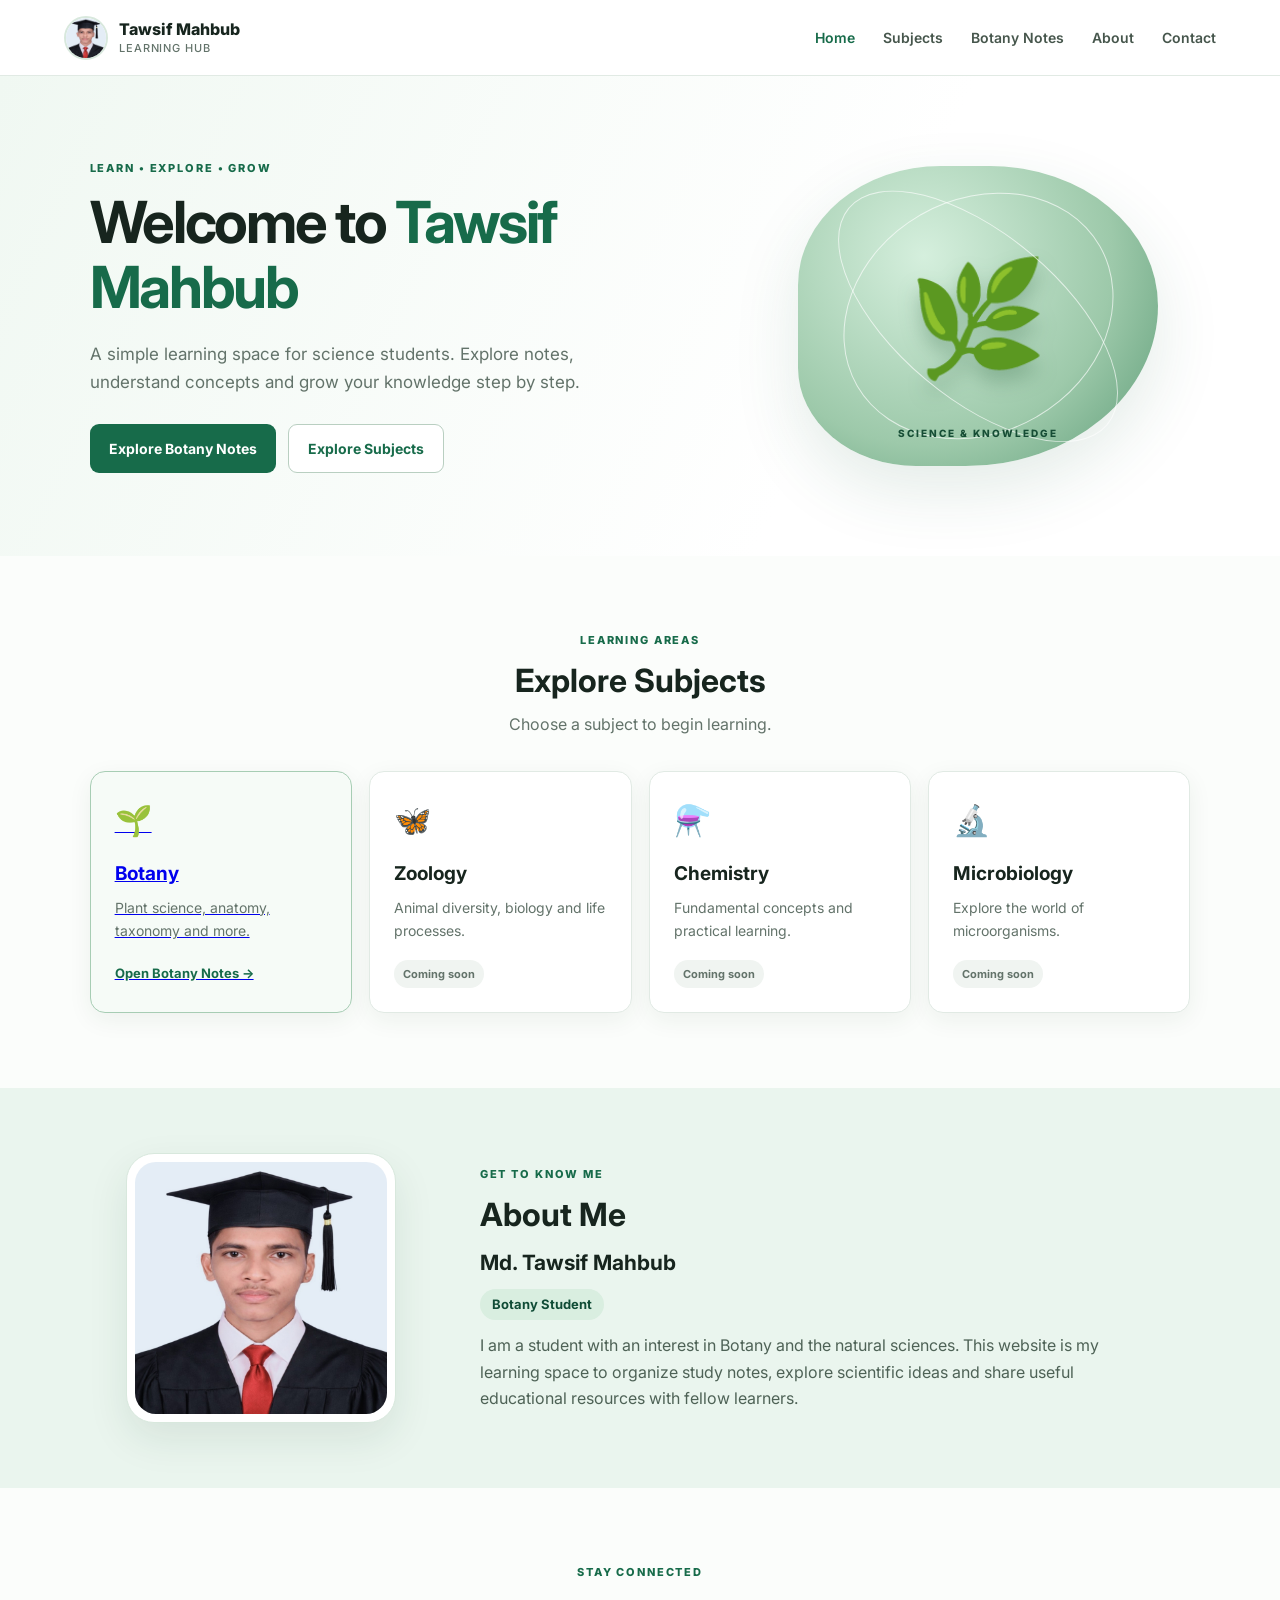
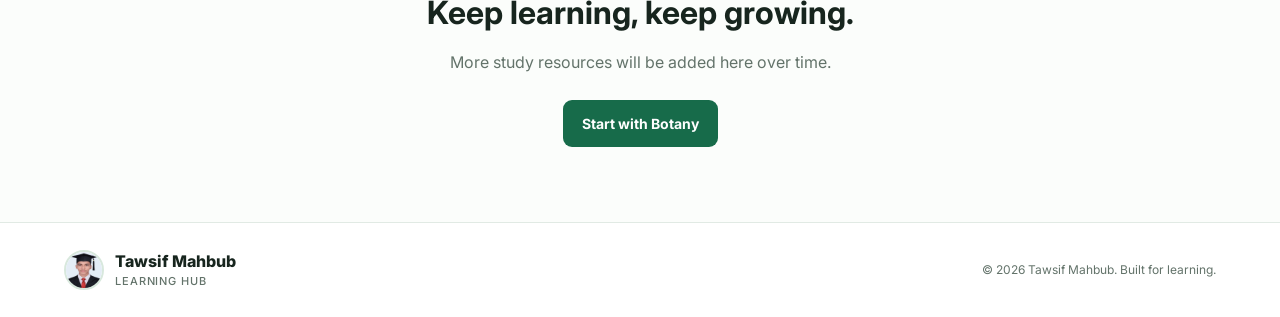
==== commit 6fd13127: "Add files via upload" ====
--- a/index.html
+++ b/index.html
@@ -9,7 +9,7 @@
 </head>
 <body>
 <header class="site-header">
-<a class="brand" href="index.html"><span class="brand-mark">TM</span><span>Tawsif Mahbub<small>Learning Hub</small></span></a>
+<a class="brand" href="index.html"><img class="brand-logo" src="profile.jpg" alt="Tawsif Mahbub"><span>Tawsif Mahbub<small>Learning Hub</small></span></a>
 <button class="menu-toggle" id="menuToggle" aria-label="Toggle navigation">☰</button>
 <nav id="mainNav">
 <a class="active" href="index.html">Home</a>
@@ -64,7 +64,7 @@
 </section>
 </main>
 
-<footer><a class="brand footer-brand" href="index.html"><span class="brand-mark">TM</span><span>Tawsif Mahbub<small>Learning Hub</small></span></a><p>© <span id="year"></span> Tawsif Mahbub. Built for learning.</p></footer>
+<footer><a class="brand footer-brand" href="index.html"><img class="brand-logo" src="profile.jpg" alt="Tawsif Mahbub"><span>Tawsif Mahbub<small>Learning Hub</small></span></a><p>© <span id="year"></span> Tawsif Mahbub. Built for learning.</p></footer>
 <script src="script.js"></script>
 </body>
 </html>
--- a/style.css
+++ b/style.css
@@ -14,3 +14,7 @@
 .profile-info>p:last-child{color:#4e6256;margin:0;max-width:650px}
 @media(max-width:850px){.about-section{grid-template-columns:1fr;gap:25px}.profile-photo-wrap{width:220px}}
 @media(max-width:600px){.about-section{padding:45px 24px}.profile-photo-wrap{width:190px}}
+
+/* Use the user's portrait instead of the TM text logo */
+.brand-logo{display:block;width:44px;height:44px;object-fit:cover;object-position:center 25%;border-radius:50%;border:2px solid #d8e8dd}
+.footer-brand .brand-logo{width:40px;height:40px}
